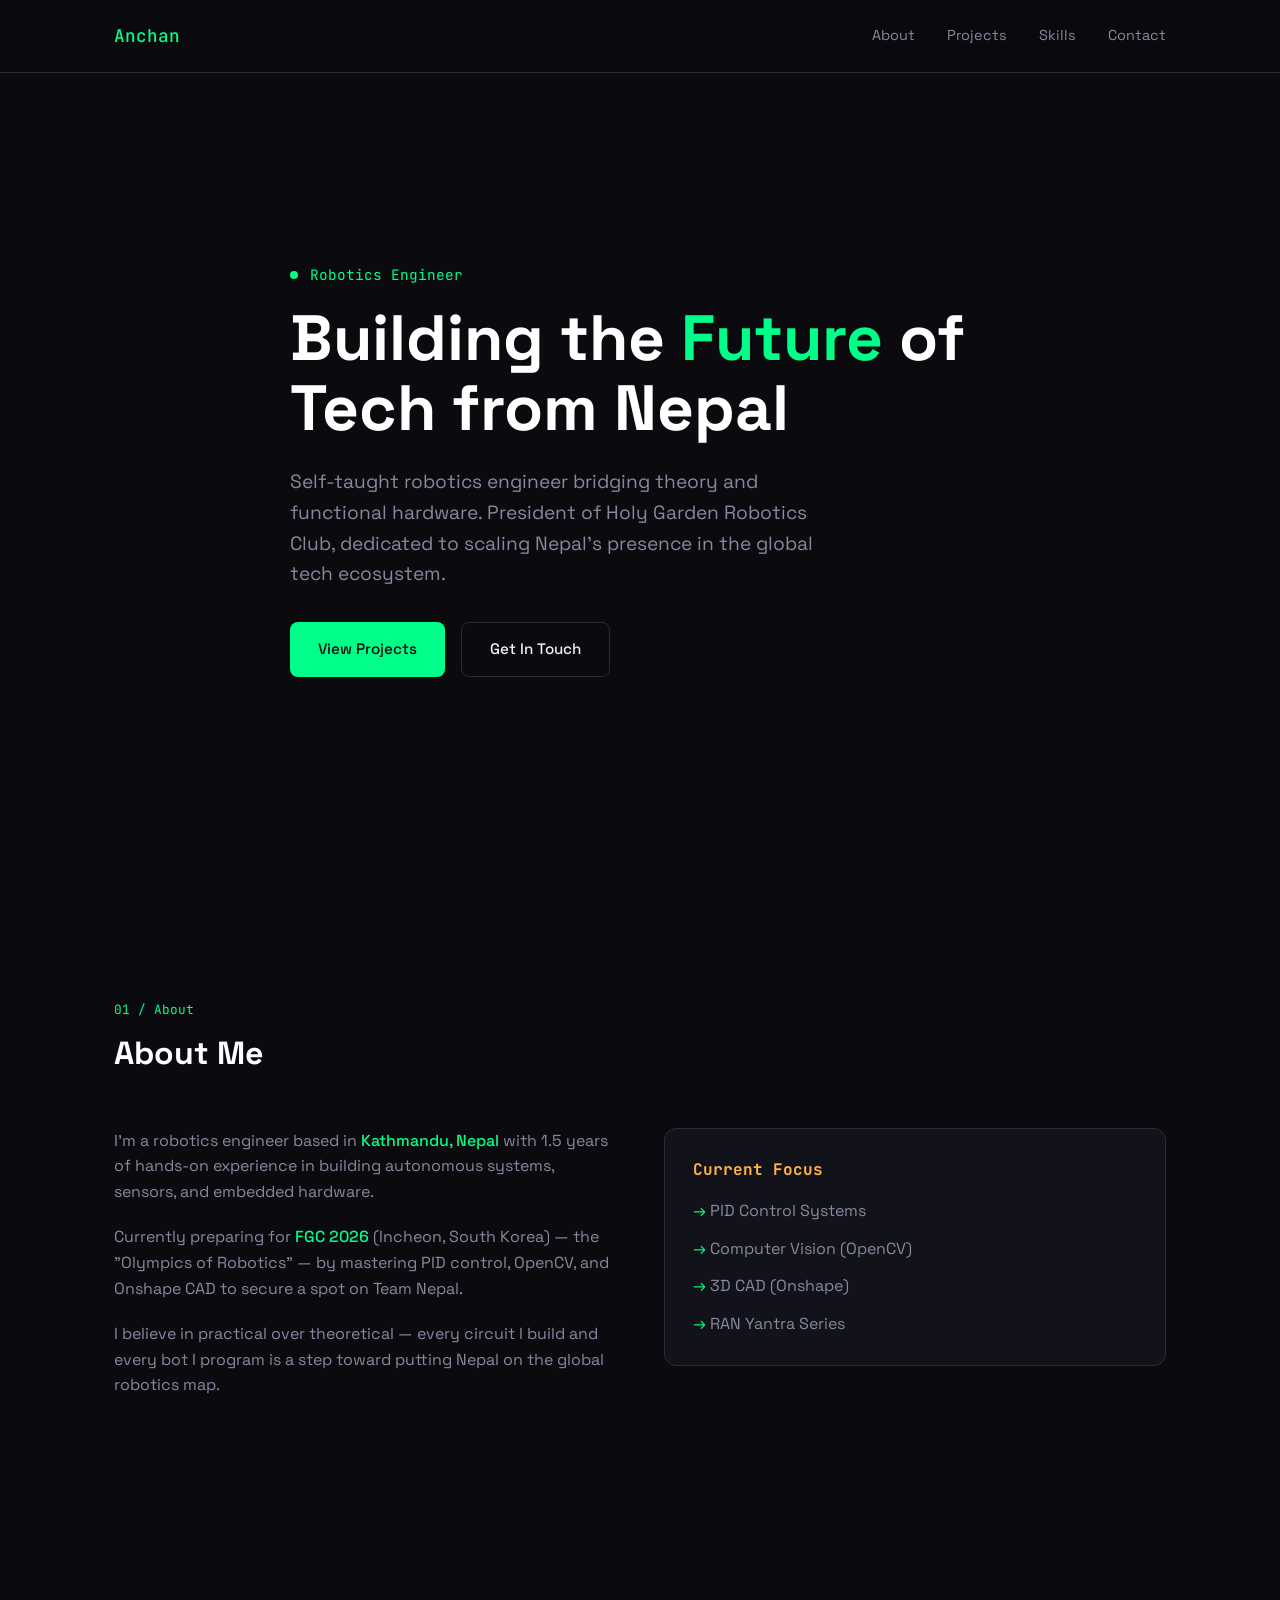
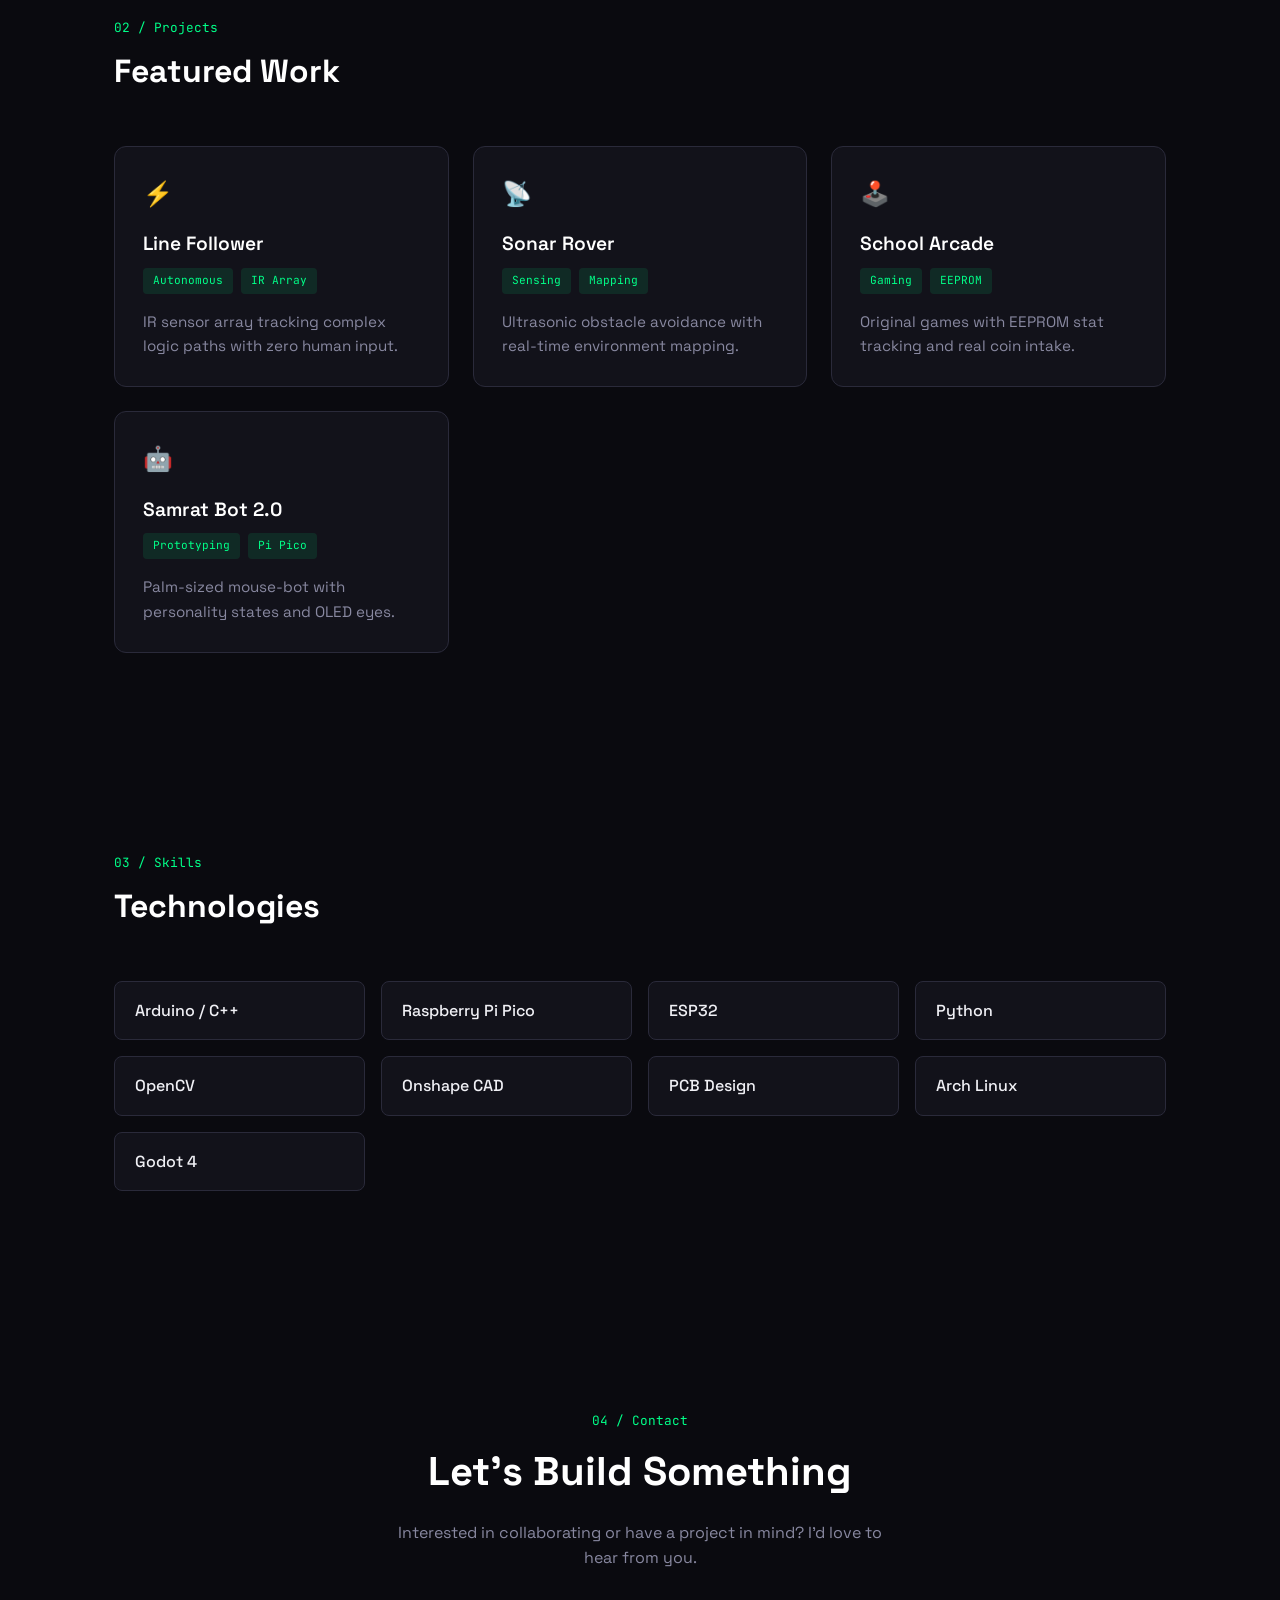
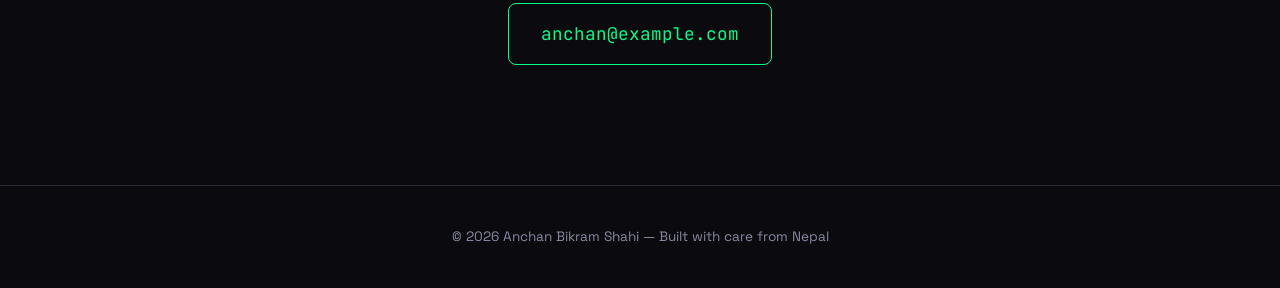
==== index.html @ 8f15ff6a "Add files via upload" ====
<!DOCTYPE html>
<html lang="en">
<head>
    <meta charset="UTF-8">
    <meta name="viewport" content="width=device-width, initial-scale=1.0">
    <title>Anchan Bikram Shahi | Robotics Engineer</title>
    <meta name="description" content="Portfolio of Anchan - Robotics engineer and maker from Nepal building the future of tech.">
    <link rel="preconnect" href="https://fonts.googleapis.com">
    <link rel="preconnect" href="https://fonts.gstatic.com" crossorigin>
    <link href="https://fonts.googleapis.com/css2?family=Space+Grotesk:wght@400;500;700&family=JetBrains+Mono:wght@400;500&display=swap" rel="stylesheet">
    <style>
        :root {
            --bg: #0a0a0f;
            --surface: #12121a;
            --surface-hover: #1a1a24;
            --border: #2a2a3a;
            --green: #00ff88;
            --green-dim: #00cc6d;
            --amber: #ffb347;
            --text: #f0f0f5;
            --text-muted: #8888a0;
            --white: #ffffff;
        }

        * {
            box-sizing: border-box;
            margin: 0;
            padding: 0;
        }

        html { scroll-behavior: smooth; }

        body {
            font-family: 'Space Grotesk', sans-serif;
            font-size: 16px;
            background: var(--bg);
            color: var(--text);
            line-height: 1.6;
        }

        a { color: inherit; text-decoration: none; }
        ul { list-style: none; }

        .container {
            max-width: 1100px;
            margin: 0 auto;
            padding: 0 24px;
        }

        /* Header */
        header {
            position: fixed;
            top: 0;
            left: 0;
            right: 0;
            z-index: 100;
            background: rgba(10, 10, 15, 0.9);
            backdrop-filter: blur(12px);
            border-bottom: 1px solid var(--border);
        }

        .header-inner {
            display: flex;
            justify-content: space-between;
            align-items: center;
            height: 72px;
        }

        .logo {
            font-family: 'JetBrains Mono', monospace;
            font-size: 1.1rem;
            font-weight: 500;
            color: var(--green);
        }

        nav { display: flex; gap: 32px; }

        nav a {
            font-size: 0.9rem;
            color: var(--text-muted);
            transition: color 0.2s;
        }

        nav a:hover { color: var(--green); }

        /* Hero */
        .hero {
            min-height: 100vh;
            display: flex;
            align-items: center;
            padding: 120px 0 80px;
        }

        .hero-content {
            max-width: 700px;
        }

        .hero h1 {
            font-size: clamp(2.5rem, 6vw, 4rem);
            font-weight: 700;
            line-height: 1.1;
            margin-bottom: 24px;
            color: var(--white);
        }

        .hero h1 span {
            color: var(--green);
        }

        .hero-title {
            font-family: 'JetBrains Mono', monospace;
            font-size: 0.9rem;
            color: var(--green);
            margin-bottom: 16px;
            display: flex;
            align-items: center;
            gap: 12px;
        }

        .hero-title::before {
            content: '';
            width: 8px;
            height: 8px;
            background: var(--green);
            border-radius: 50%;
            animation: pulse 2s infinite;
        }

        @keyframes pulse {
            0%, 100% { opacity: 1; }
            50% { opacity: 0.4; }
        }

        .hero p {
            font-size: 1.2rem;
            color: var(--text-muted);
            max-width: 540px;
            margin-bottom: 32px;
        }

        .hero-links {
            display: flex;
            gap: 16px;
            flex-wrap: wrap;
        }

        .btn {
            display: inline-flex;
            align-items: center;
            gap: 8px;
            padding: 14px 28px;
            border-radius: 8px;
            font-weight: 500;
            font-size: 0.95rem;
            transition: all 0.2s;
        }

        .btn-primary {
            background: var(--green);
            color: var(--bg);
        }

        .btn-primary:hover {
            background: var(--green-dim);
            transform: translateY(-2px);
        }

        .btn-secondary {
            border: 1px solid var(--border);
            color: var(--text);
        }

        .btn-secondary:hover {
            border-color: var(--green);
            color: var(--green);
        }

        /* Sections */
        section { padding: 100px 0; }

        .section-header {
            margin-bottom: 48px;
        }

        .section-label {
            font-family: 'JetBrains Mono', monospace;
            font-size: 0.8rem;
            color: var(--green);
            margin-bottom: 8px;
            display: block;
        }

        .section-title {
            font-size: 2rem;
            font-weight: 700;
            color: var(--white);
        }

        /* About */
        .about-grid {
            display: grid;
            grid-template-columns: 1fr 1fr;
            gap: 48px;
            align-items: start;
        }

        .about-text p {
            color: var(--text-muted);
            margin-bottom: 20px;
        }

        .highlight {
            color: var(--green);
            font-weight: 500;
        }

        .about-card {
            background: var(--surface);
            border: 1px solid var(--border);
            border-radius: 12px;
            padding: 28px;
        }

        .about-card h4 {
            font-size: 1rem;
            color: var(--amber);
            margin-bottom: 16px;
            font-family: 'JetBrains Mono', monospace;
        }

        /* Projects Grid */
        .projects-grid {
            display: grid;
            grid-template-columns: repeat(auto-fit, minmax(280px, 1fr));
            gap: 24px;
        }

        .project-card {
            background: var(--surface);
            border: 1px solid var(--border);
            border-radius: 12px;
            padding: 28px;
            transition: all 0.3s;
        }

        .project-card:hover {
            border-color: var(--green);
            transform: translateY(-4px);
            background: var(--surface-hover);
        }

        .project-icon {
            font-size: 1.5rem;
            margin-bottom: 16px;
        }

        .project-card h3 {
            font-size: 1.2rem;
            font-weight: 600;
            margin-bottom: 8px;
            color: var(--white);
        }

        .project-tags {
            display: flex;
            gap: 8px;
            margin-bottom: 16px;
            flex-wrap: wrap;
        }

        .project-tag {
            font-family: 'JetBrains Mono', monospace;
            font-size: 0.7rem;
            padding: 4px 10px;
            border-radius: 4px;
            background: rgba(0, 255, 136, 0.1);
            color: var(--green);
        }

        .project-card p {
            font-size: 0.95rem;
            color: var(--text-muted);
        }

        /* Skills */
        .skills-grid {
            display: grid;
            grid-template-columns: repeat(auto-fit, minmax(200px, 1fr));
            gap: 16px;
        }

        .skill-item {
            background: var(--surface);
            border: 1px solid var(--border);
            border-radius: 8px;
            padding: 16px 20px;
            font-weight: 500;
            display: flex;
            align-items: center;
            gap: 12px;
            transition: all 0.2s;
        }

        .skill-item:hover {
            border-color: var(--green);
            color: var(--green);
        }

        /* Contact */
        .contact {
            text-align: center;
            padding: 120px 0;
        }

        .contact h2 {
            font-size: clamp(1.8rem, 4vw, 2.5rem);
            font-weight: 700;
            margin-bottom: 16px;
            color: var(--white);
        }

        .contact p {
            color: var(--text-muted);
            margin-bottom: 32px;
            max-width: 500px;
            margin-left: auto;
            margin-right: auto;
        }

        .contact-email {
            font-family: 'JetBrains Mono', monospace;
            font-size: 1.1rem;
            color: var(--green);
            display: inline-block;
            padding: 16px 32px;
            border: 1px solid var(--green);
            border-radius: 8px;
            transition: all 0.2s;
        }

        .contact-email:hover {
            background: var(--green);
            color: var(--bg);
        }

        /* Footer */
        footer {
            padding: 40px 0;
            border-top: 1px solid var(--border);
            text-align: center;
        }

        footer p {
            font-size: 0.85rem;
            color: var(--text-muted);
        }

        /* Mobile */
        @media (max-width: 768px) {
            .header-inner { height: 64px; }
            nav { display: none; }
            .hero { padding: 100px 0 60px; }
            .about-grid { grid-template-columns: 1fr; gap: 32px; }
            .hero-links { flex-direction: column; }
            .btn { width: 100%; justify-content: center; }
        }

        @media (prefers-reduced-motion: reduce) {
            *, *::before, *::after {
                animation: none !important;
                transition: none !important;
            }
        }
    </style>
</head>
<body>
    <header>
        <div class="container header-inner">
            <a href="#" class="logo">Anchan</a>
            <nav>
                <a href="#about">About</a>
                <a href="#projects">Projects</a>
                <a href="#skills">Skills</a>
                <a href="#contact">Contact</a>
            </nav>
        </div>
    </header>

    <main>
        <section class="hero">
            <div class="container">
                <div class="hero-content">
                    <div class="hero-title">Robotics Engineer</div>
                    <h1>Building the <span>Future</span> of Tech from Nepal</h1>
                    <p>
                        Self-taught robotics engineer bridging theory and functional hardware. 
                        President of Holy Garden Robotics Club, dedicated to scaling Nepal's 
                        presence in the global tech ecosystem.
                    </p>
                    <div class="hero-links">
                        <a href="#projects" class="btn btn-primary">View Projects</a>
                        <a href="#contact" class="btn btn-secondary">Get In Touch</a>
                    </div>
                </div>
            </div>
        </section>

        <section id="about">
            <div class="container">
                <div class="section-header">
                    <span class="section-label">01 / About</span>
                    <h2 class="section-title">About Me</h2>
                </div>
                <div class="about-grid">
                    <div class="about-text">
                        <p>
                            I'm a robotics engineer based in <span class="highlight">Kathmandu, Nepal</span> with 
                            1.5 years of hands-on experience in building autonomous systems, sensors, and 
                            embedded hardware.
                        </p>
                        <p>
                            Currently preparing for <span class="highlight">FGC 2026</span> (Incheon, South Korea) 
                            — the "Olympics of Robotics" — by mastering PID control, OpenCV, and Onshape CAD 
                            to secure a spot on Team Nepal.
                        </p>
                        <p>
                            I believe in practical over theoretical — every circuit I build and every bot I 
                            program is a step toward putting Nepal on the global robotics map.
                        </p>
                    </div>
                    <div class="about-card">
                        <h4>Current Focus</h4>
                        <ul>
                            <li style="margin-bottom: 12px; color: var(--text-muted);">
                                <span style="color: var(--green);">→</span> PID Control Systems
                            </li>
                            <li style="margin-bottom: 12px; color: var(--text-muted);">
                                <span style="color: var(--green);">→</span> Computer Vision (OpenCV)
                            </li>
                            <li style="margin-bottom: 12px; color: var(--text-muted);">
                                <span style="color: var(--green);">→</span> 3D CAD (Onshape)
                            </li>
                            <li style="color: var(--text-muted);">
                                <span style="color: var(--green);">→</span> RAN Yantra Series
                            </li>
                        </ul>
                    </div>
                </div>
            </div>
        </section>

        <section id="projects">
            <div class="container">
                <div class="section-header">
                    <span class="section-label">02 / Projects</span>
                    <h2 class="section-title">Featured Work</h2>
                </div>
                <div class="projects-grid">
                    <article class="project-card">
                        <div class="project-icon">⚡</div>
                        <h3>Line Follower</h3>
                        <div class="project-tags">
                            <span class="project-tag">Autonomous</span>
                            <span class="project-tag">IR Array</span>
                        </div>
                        <p>IR sensor array tracking complex logic paths with zero human input.</p>
                    </article>

                    <article class="project-card">
                        <div class="project-icon">📡</div>
                        <h3>Sonar Rover</h3>
                        <div class="project-tags">
                            <span class="project-tag">Sensing</span>
                            <span class="project-tag">Mapping</span>
                        </div>
                        <p>Ultrasonic obstacle avoidance with real-time environment mapping.</p>
                    </article>

                    <article class="project-card">
                        <div class="project-icon">🕹️</div>
                        <h3>School Arcade</h3>
                        <div class="project-tags">
                            <span class="project-tag">Gaming</span>
                            <span class="project-tag">EEPROM</span>
                        </div>
                        <p>Original games with EEPROM stat tracking and real coin intake.</p>
                    </article>

                    <article class="project-card">
                        <div class="project-icon">🤖</div>
                        <h3>Samrat Bot 2.0</h3>
                        <div class="project-tags">
                            <span class="project-tag">Prototyping</span>
                            <span class="project-tag">Pi Pico</span>
                        </div>
                        <p>Palm-sized mouse-bot with personality states and OLED eyes.</p>
                    </article>
                </div>
            </div>
        </section>

        <section id="skills">
            <div class="container">
                <div class="section-header">
                    <span class="section-label">03 / Skills</span>
                    <h2 class="section-title">Technologies</h2>
                </div>
                <div class="skills-grid">
                    <div class="skill-item">Arduino / C++</div>
                    <div class="skill-item">Raspberry Pi Pico</div>
                    <div class="skill-item">ESP32</div>
                    <div class="skill-item">Python</div>
                    <div class="skill-item">OpenCV</div>
                    <div class="skill-item">Onshape CAD</div>
                    <div class="skill-item">PCB Design</div>
                    <div class="skill-item">Arch Linux</div>
                    <div class="skill-item">Godot 4</div>
                </div>
            </div>
        </section>

        <section id="contact" class="contact">
            <div class="container">
                <span class="section-label">04 / Contact</span>
                <h2>Let's Build Something</h2>
                <p>Interested in collaborating or have a project in mind? I'd love to hear from you.</p>
                <a href="mailto:anchan@example.com" class="contact-email">
                    anchan@example.com
                </a>
            </div>
        </section>
    </main>

    <footer>
        <div class="container">
            <p>© 2026 Anchan Bikram Shahi — Built with care from Nepal</p>
        </div>
    </footer>
</body>
</html>
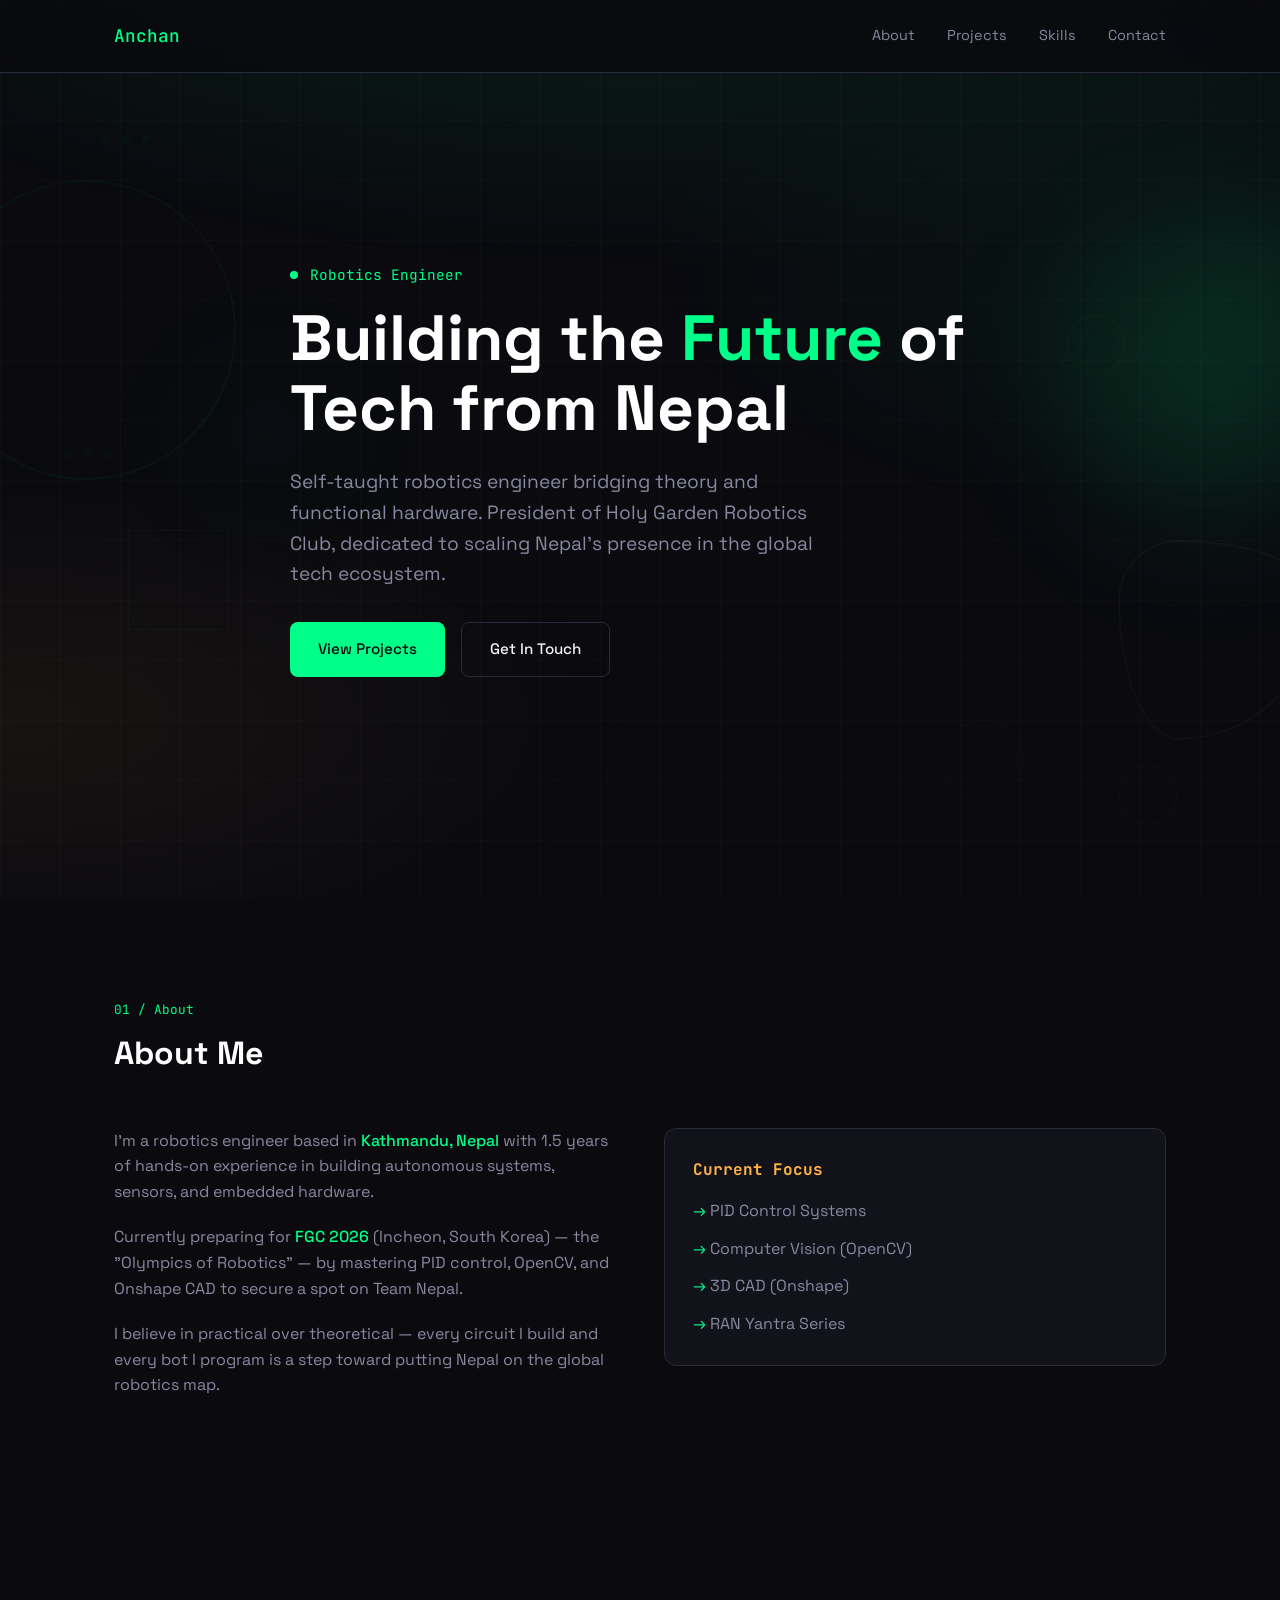
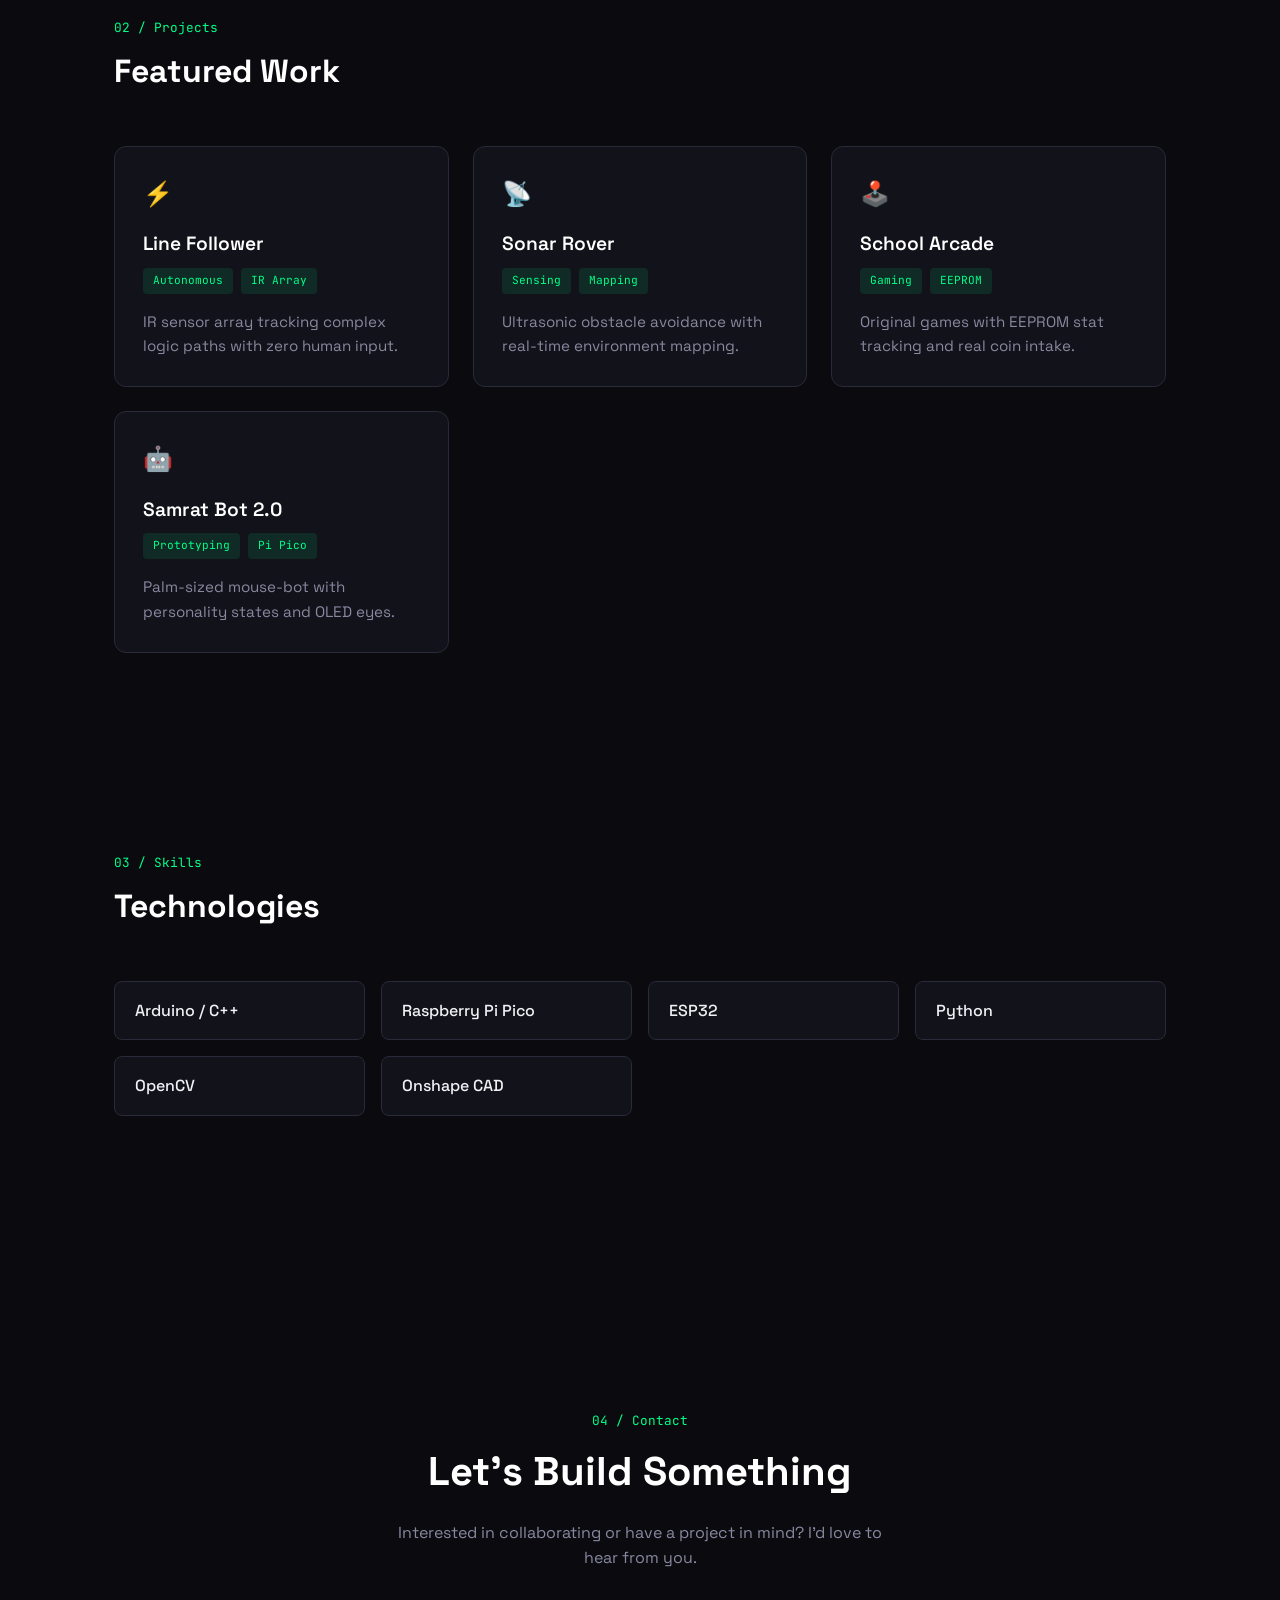
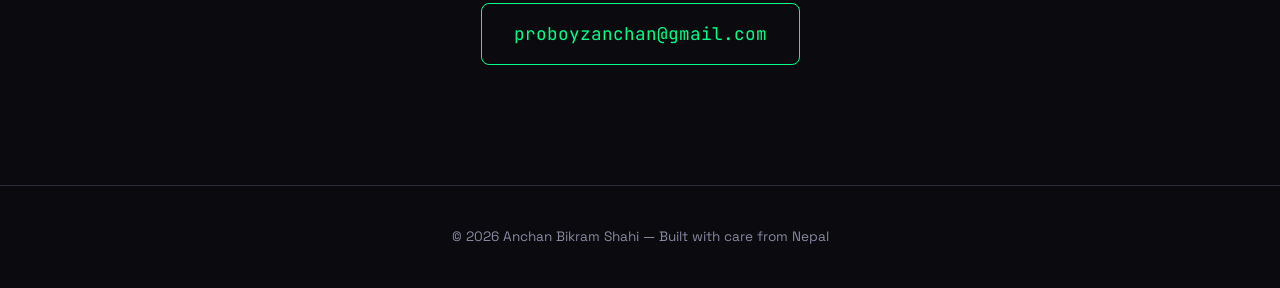
==== commit f7d30332: "Add files via upload" ====
--- a/index.html
+++ b/index.html
@@ -36,6 +36,126 @@
             background: var(--bg);
             color: var(--text);
             line-height: 1.6;
+            overflow-x: hidden;
+        }
+
+        body::before {
+            content: '';
+            position: fixed;
+            top: 0;
+            left: 0;
+            right: 0;
+            bottom: 0;
+            background: 
+                radial-gradient(ellipse 80% 50% at 50% -20%, rgba(0, 255, 136, 0.12), transparent),
+                radial-gradient(ellipse 50% 30% at 100% 30%, rgba(0, 255, 136, 0.06), transparent),
+                radial-gradient(ellipse 50% 30% at 0% 80%, rgba(255, 179, 71, 0.06), transparent);
+            pointer-events: none;
+            z-index: -1;
+        }
+
+        .grid-bg {
+            position: fixed;
+            top: 0;
+            left: 0;
+            right: 0;
+            bottom: 0;
+            background-image: 
+                linear-gradient(rgba(255,255,255,0.02) 1px, transparent 1px),
+                linear-gradient(90deg, rgba(255,255,255,0.02) 1px, transparent 1px);
+            background-size: 60px 60px;
+            pointer-events: none;
+            z-index: -1;
+        }
+
+        .parallax-layer {
+            position: fixed;
+            top: 0;
+            left: 0;
+            right: 0;
+            bottom: 0;
+            pointer-events: none;
+            z-index: -1;
+            overflow: hidden;
+        }
+
+        .parallax-shape {
+            position: absolute;
+            opacity: 0.04;
+            transition: transform 0.1s linear;
+        }
+
+        .shape-1 {
+            width: 300px;
+            height: 300px;
+            border: 2px solid var(--green);
+            border-radius: 50%;
+            top: 20%;
+            left: -5%;
+        }
+
+        .shape-2 {
+            width: 200px;
+            height: 200px;
+            border: 2px solid var(--amber);
+            border-radius: 30% 70% 70% 30% / 30% 30% 70% 70%;
+            top: 60%;
+            right: -3%;
+        }
+
+        .shape-3 {
+            width: 150px;
+            height: 150px;
+            background: var(--green);
+            border-radius: 50%;
+            top: 40%;
+            left: 15%;
+            filter: blur(80px);
+        }
+
+        .shape-4 {
+            width: 100px;
+            height: 100px;
+            border: 1px solid var(--green);
+            transform: rotate(45deg);
+            bottom: 30%;
+            left: 10%;
+        }
+
+        .shape-5 {
+            width: 80px;
+            height: 80px;
+            border: 1px solid var(--text-muted);
+            border-radius: 50%;
+            top: 80%;
+            right: 20%;
+        }
+
+        .youth-motif {
+            position: absolute;
+            opacity: 0.025;
+        }
+
+        .motif-dots {
+            width: 8px;
+            height: 8px;
+            background: var(--green);
+            border-radius: 50%;
+            box-shadow: 20px 0 0 var(--green), 40px 0 0 var(--green);
+        }
+
+        .motif-ring {
+            width: 60px;
+            height: 60px;
+            border: 2px solid var(--amber);
+            border-radius: 50%;
+        }
+
+        .motif-line {
+            width: 50px;
+            height: 2px;
+            background: var(--green);
+            transform: rotate(-30deg);
         }
 
         a { color: inherit; text-decoration: none; }
@@ -71,6 +191,11 @@
             font-size: 1.1rem;
             font-weight: 500;
             color: var(--green);
+            transition: text-shadow 0.3s;
+        }
+
+        .logo:hover {
+            text-shadow: 0 0 20px rgba(0, 255, 136, 0.6);
         }
 
         nav { display: flex; gap: 32px; }
@@ -89,6 +214,25 @@
             display: flex;
             align-items: center;
             padding: 120px 0 80px;
+            position: relative;
+        }
+
+        .hero::after {
+            content: '';
+            position: absolute;
+            top: 20%;
+            right: -10%;
+            width: 400px;
+            height: 400px;
+            background: radial-gradient(circle, rgba(0, 255, 136, 0.15), transparent 70%);
+            border-radius: 50%;
+            filter: blur(60px);
+            animation: float 8s ease-in-out infinite;
+        }
+
+        @keyframes float {
+            0%, 100% { transform: translateY(0) translateX(0); }
+            50% { transform: translateY(-20px) translateX(-20px); }
         }
 
         .hero-content {
@@ -163,6 +307,7 @@
         .btn-primary:hover {
             background: var(--green-dim);
             transform: translateY(-2px);
+            box-shadow: 0 10px 30px rgba(0, 255, 136, 0.3);
         }
 
         .btn-secondary {
@@ -241,12 +386,31 @@
             border-radius: 12px;
             padding: 28px;
             transition: all 0.3s;
+            position: relative;
+            overflow: hidden;
+        }
+
+        .project-card::before {
+            content: '';
+            position: absolute;
+            top: 0;
+            left: 0;
+            right: 0;
+            height: 2px;
+            background: linear-gradient(90deg, transparent, var(--green), transparent);
+            opacity: 0;
+            transition: opacity 0.3s;
         }
 
         .project-card:hover {
             border-color: var(--green);
             transform: translateY(-4px);
             background: var(--surface-hover);
+            box-shadow: 0 20px 40px rgba(0, 255, 136, 0.1);
+        }
+
+        .project-card:hover::before {
+            opacity: 1;
         }
 
         .project-icon {
@@ -304,6 +468,7 @@
         .skill-item:hover {
             border-color: var(--green);
             color: var(--green);
+            box-shadow: 0 0 20px rgba(0, 255, 136, 0.15);
         }
 
         /* Contact */
@@ -341,6 +506,7 @@
         .contact-email:hover {
             background: var(--green);
             color: var(--bg);
+            box-shadow: 0 0 30px rgba(0, 255, 136, 0.4);
         }
 
         /* Footer */
@@ -363,6 +529,7 @@
             .about-grid { grid-template-columns: 1fr; gap: 32px; }
             .hero-links { flex-direction: column; }
             .btn { width: 100%; justify-content: center; }
+            .parallax-layer { display: none; }
         }
 
         @media (prefers-reduced-motion: reduce) {
@@ -370,10 +537,70 @@
                 animation: none !important;
                 transition: none !important;
             }
+            .parallax-shape {
+                transform: none !important;
+            }
+            .card-animate {
+                opacity: 1 !important;
+                transform: none !important;
+            }
+        }
+
+        .fade-in {
+            opacity: 0;
+            transform: translateY(30px);
+            transition: opacity 0.6s ease-out, transform 0.6s ease-out;
+        }
+
+        .fade-in.visible {
+            opacity: 1;
+            transform: translateY(0);
+        }
+
+        .card-animate {
+            opacity: 0;
+            transform: translateY(40px) scale(0.96);
+            transition: opacity 0.5s ease-out, transform 0.5s ease-out;
+        }
+
+        .card-animate.visible {
+            opacity: 1;
+            transform: translateY(0) scale(1);
+        }
+
+        .project-card,
+        .skill-item {
+            transition: opacity 0.5s ease-out, transform 0.5s ease-out, box-shadow 0.3s, border-color 0.3s, background 0.3s;
         }
     </style>
 </head>
 <body>
+    <div class="grid-bg"></div>
+    
+    <div class="parallax-layer" id="parallax">
+        <div class="parallax-shape shape-1" data-speed="0.02"></div>
+        <div class="parallax-shape shape-2" data-speed="-0.015"></div>
+        <div class="parallax-shape shape-3" data-speed="0.03"></div>
+        <div class="parallax-shape shape-4" data-speed="-0.02"></div>
+        <div class="parallax-shape shape-5" data-speed="0.025"></div>
+        
+        <div class="parallax-shape youth-motif" style="top:15%;left:8%;" data-speed="0.008">
+            <div class="motif-dots"></div>
+        </div>
+        <div class="parallax-shape youth-motif" style="top:35%;right:12%;" data-speed="-0.012">
+            <div class="motif-ring"></div>
+        </div>
+        <div class="parallax-shape youth-motif" style="top:70%;left:20%;" data-speed="0.018">
+            <div class="motif-line"></div>
+        </div>
+        <div class="parallax-shape youth-motif" style="top:50%;left:5%;" data-speed="-0.006">
+            <div class="motif-dots"></div>
+        </div>
+        <div class="parallax-shape youth-motif" style="top:85%;right:8%;" data-speed="0.01">
+            <div class="motif-ring"></div>
+        </div>
+    </div>
+
     <header>
         <div class="container header-inner">
             <a href="#" class="logo">Anchan</a>
@@ -524,8 +751,8 @@
                 <span class="section-label">04 / Contact</span>
                 <h2>Let's Build Something</h2>
                 <p>Interested in collaborating or have a project in mind? I'd love to hear from you.</p>
-                <a href="mailto:anchan@example.com" class="contact-email">
-                    anchan@example.com
+                <a href="mailto:proboyzanchan@gmail.com" class="contact-email">
+                    proboyzanchan@gmail.com
                 </a>
             </div>
         </section>
@@ -536,5 +763,91 @@
             <p>© 2026 Anchan Bikram Shahi — Built with care from Nepal</p>
         </div>
     </footer>
+
+    <script>
+        const observer = new IntersectionObserver((entries) => {
+            entries.forEach(entry => {
+                if (entry.isIntersecting) {
+                    entry.target.classList.add('visible');
+                }
+            });
+        }, { threshold: 0.1 });
+
+        document.querySelectorAll('.section-header, .about-grid, .projects-grid, .skills-grid, .contact').forEach(el => {
+            el.classList.add('fade-in');
+            observer.observe(el);
+        });
+
+        const cardObserver = new IntersectionObserver((entries) => {
+            entries.forEach((entry) => {
+                if (entry.isIntersecting) {
+                    const cards = document.querySelectorAll('.card-animate');
+                    const index = Array.from(cards).indexOf(entry.target);
+                    setTimeout(() => {
+                        entry.target.classList.add('visible');
+                    }, index * 80);
+                    cardObserver.unobserve(entry.target);
+                }
+            });
+        }, { threshold: 0.1, rootMargin: '0px 0px -30px 0px' });
+
+        document.querySelectorAll('.project-card, .skill-item').forEach(el => {
+            el.classList.add('card-animate');
+            cardObserver.observe(el);
+        });
+
+        const prefersReducedMotion = window.matchMedia('(prefers-reduced-motion: reduce)').matches;
+        
+        if (!prefersReducedMotion) {
+            const parallaxLayer = document.getElementById('parallax');
+            const shapes = document.querySelectorAll('.parallax-shape');
+            
+            let ticking = false;
+            
+            window.addEventListener('scroll', () => {
+                if (!ticking) {
+                    requestAnimationFrame(() => {
+                        const scrollY = window.scrollY;
+                        
+                        shapes.forEach(shape => {
+                            const speed = parseFloat(shape.dataset.speed) || 0.01;
+                            const yPos = scrollY * speed;
+                            shape.style.transform = `translateY(${yPos}px)`;
+                        });
+                        
+                        ticking = false;
+                    });
+                    ticking = true;
+                }
+            });
+        }
+        
+        if (!prefersReducedMotion && window.matchMedia('(pointer: fine)').matches) {
+            const cursor = document.createElement('div');
+            cursor.style.cssText = 'position:fixed;width:20px;height:20px;border:2px solid var(--green);border-radius:50%;pointer-events:none;z-index:9999;transition:transform 0.15s,opacity 0.15s;opacity:0;';
+            document.body.appendChild(cursor);
+
+            let mouseX = 0, mouseY = 0;
+            let cursorX = 0, cursorY = 0;
+
+            document.addEventListener('mousemove', (e) => {
+                mouseX = e.clientX;
+                mouseY = e.clientY;
+                cursor.style.opacity = '1';
+            });
+
+            document.addEventListener('mouseleave', () => {
+                cursor.style.opacity = '0';
+            });
+
+            function animate() {
+                cursorX += (mouseX - cursorX) * 0.15;
+                cursorY += (mouseY - cursorY) * 0.15;
+                cursor.style.transform = `translate(${cursorX - 10}px, ${cursorY - 10}px)`;
+                requestAnimationFrame(animate);
+            }
+            animate();
+        }
+    </script>
 </body>
 </html>
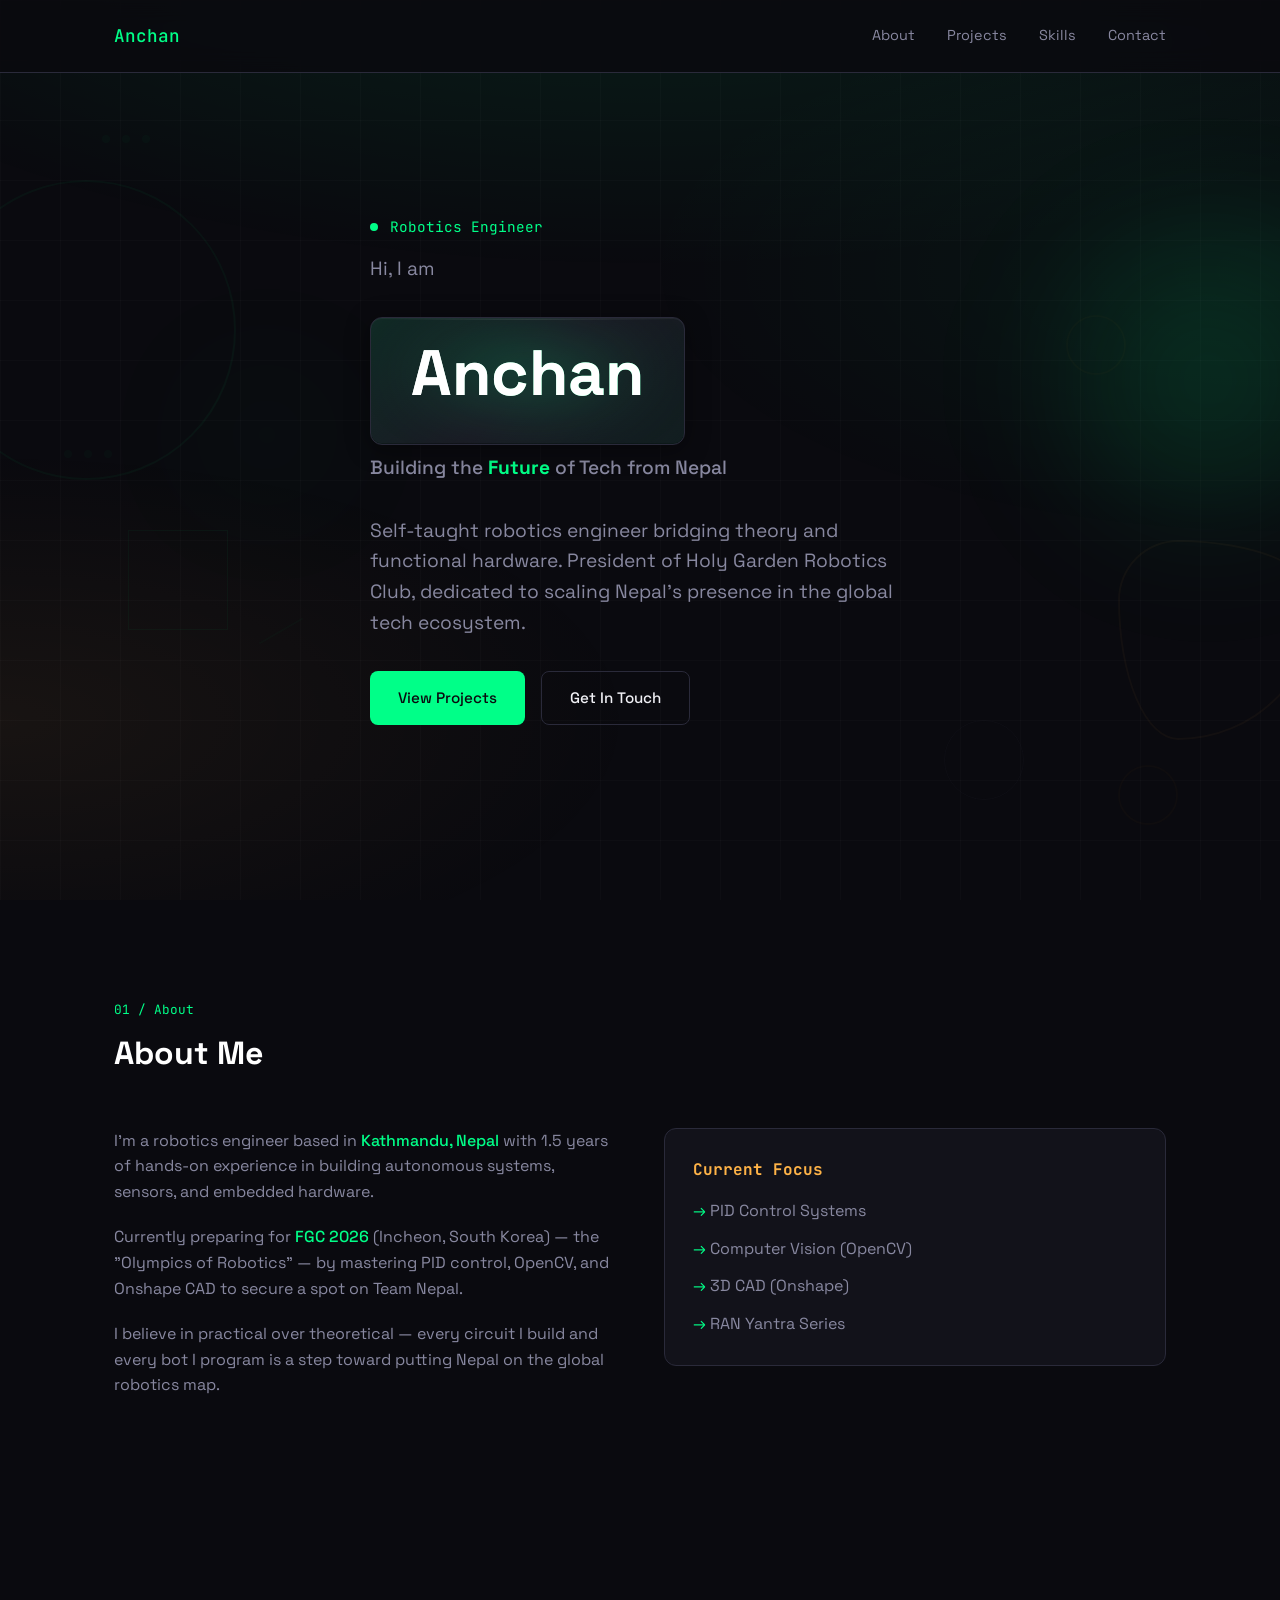
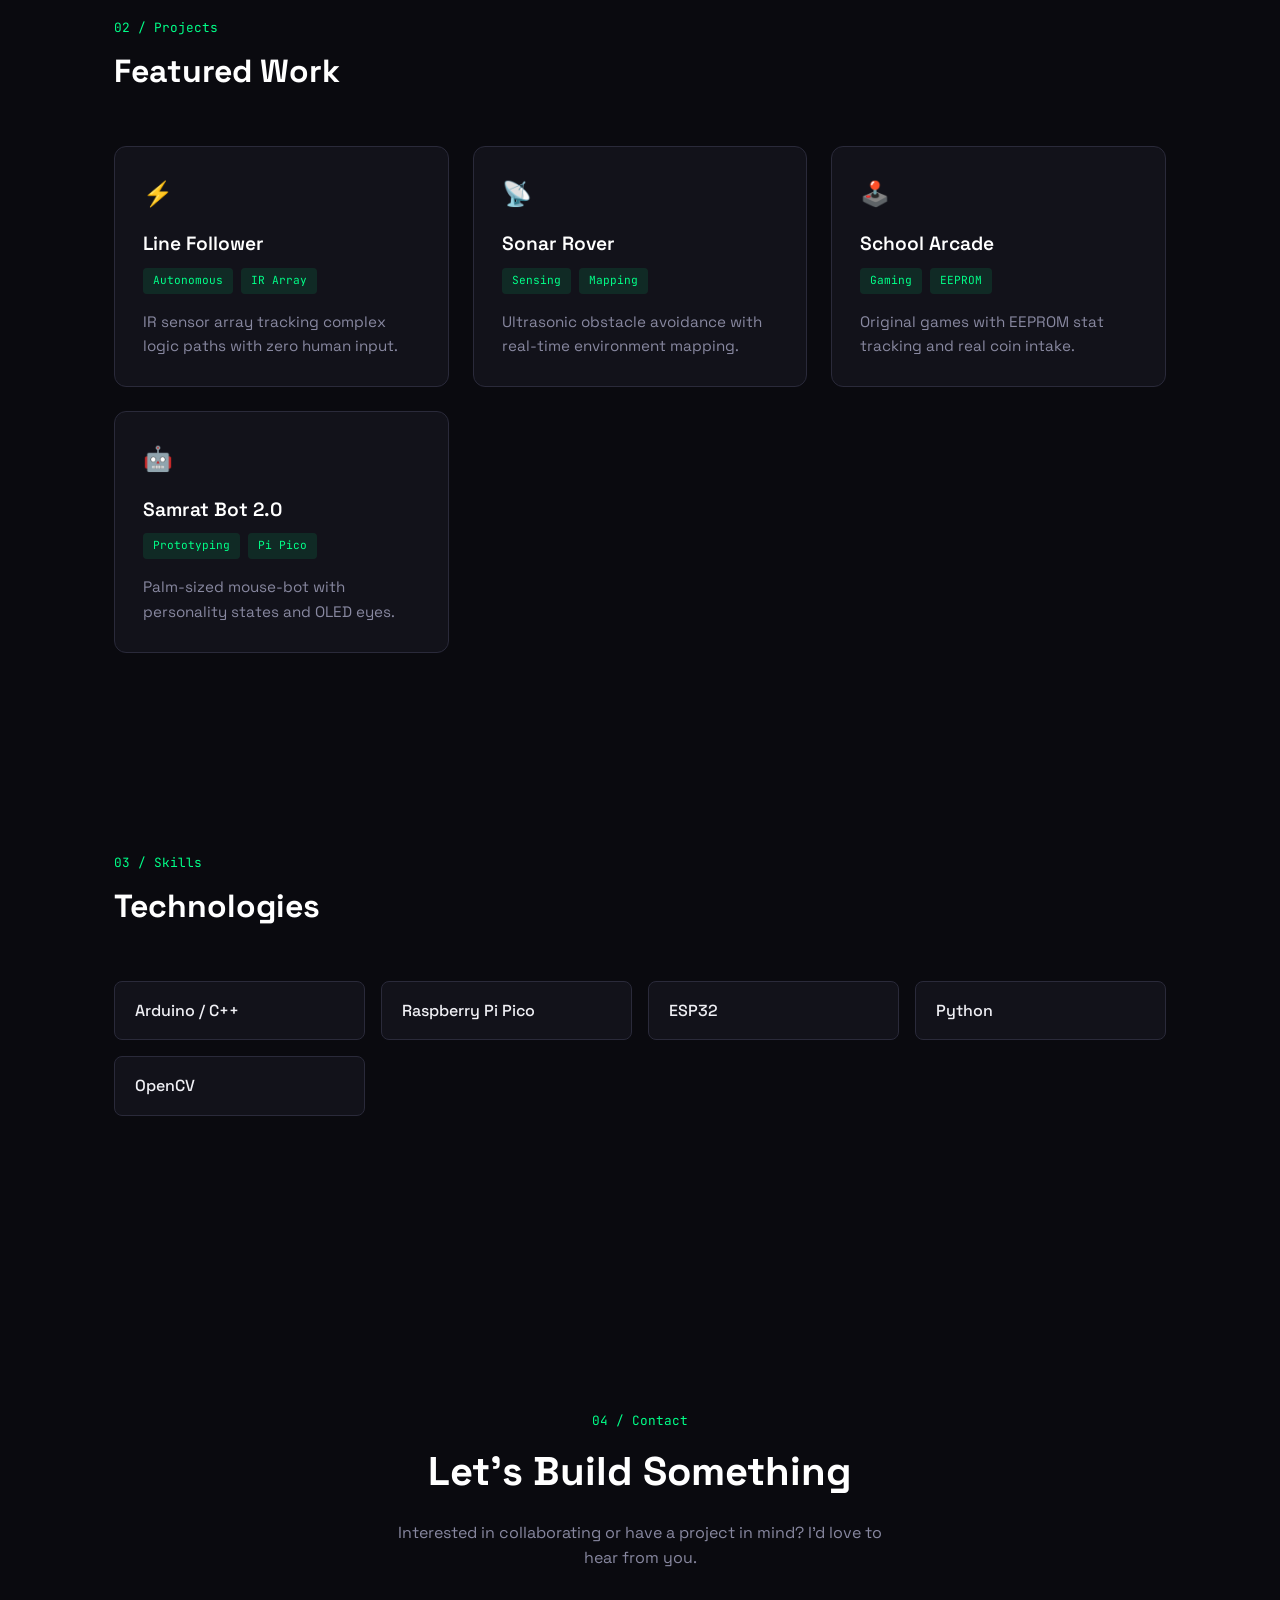
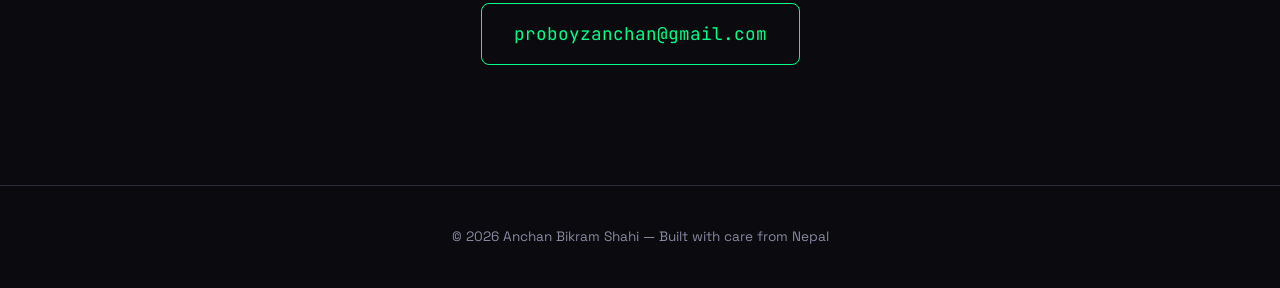
==== commit 05da3598: "Add files via upload" ====
--- a/index.html
+++ b/index.html
@@ -268,6 +268,106 @@
             background: var(--green);
             border-radius: 50%;
             animation: pulse 2s infinite;
+        }
+
+        .hero-greeting {
+            font-size: clamp(1.2rem, 3vw, 1.6rem);
+            color: var(--text-muted);
+            margin-bottom: 8px;
+            font-weight: 400;
+        }
+
+        .hero-name {
+            font-size: clamp(2.5rem, 6vw, 4rem);
+            font-weight: 700;
+            line-height: 1.1;
+            margin-bottom: 16px;
+            color: var(--white);
+            background: linear-gradient(90deg, var(--white) 0%, var(--green) 50%, var(--white) 100%);
+            background-size: 200% auto;
+            -webkit-background-clip: text;
+            background-clip: text;
+            animation: shimmer 3s linear infinite;
+            position: relative;
+            z-index: 1;
+        }
+
+        .hero-name::before {
+            content: '';
+            position: absolute;
+            top: 50%;
+            left: 50%;
+            transform: translate(-50%, -50%);
+            width: 120%;
+            height: 120%;
+            background: radial-gradient(ellipse, rgba(0, 255, 136, 0.3), transparent 70%);
+            filter: blur(30px);
+            z-index: -1;
+            animation: glow-pulse 2s ease-in-out infinite;
+        }
+
+        @keyframes shimmer {
+            0% { background-position: 0% center; }
+            100% { background-position: 200% center; }
+        }
+
+        @keyframes glow-pulse {
+            0%, 100% { opacity: 0.5; }
+            50% { opacity: 0.8; }
+        }
+
+        .hero-subtitle {
+            font-size: clamp(1.3rem, 3vw, 1.8rem);
+            font-weight: 500;
+            color: var(--text-muted);
+            margin-bottom: 24px;
+        }
+
+        .hero-subtitle span {
+            color: var(--green);
+            font-weight: 700;
+        }
+
+        .anchan {
+            display: inline-block;
+            padding: 20px 40px;
+            background: linear-gradient(135deg, #12121a 0%, #1a1a24 50%, #12121a 100%);
+            border-radius: 12px;
+            position: relative;
+            overflow: hidden;
+            border: 1px solid #2a2a3a;
+            box-shadow: 
+                inset 0 1px 0 rgba(255, 255, 255, 0.05),
+                inset 0 -1px 0 rgba(0, 0, 0, 0.3),
+                0 4px 24px rgba(0, 0, 0, 0.4);
+        }
+
+        .anchan::before {
+            content: '';
+            position: absolute;
+            top: 0;
+            left: 0;
+            right: 0;
+            bottom: 0;
+            background: linear-gradient(135deg, rgba(0, 255, 136, 0.1) 0%, transparent 50%, rgba(0, 255, 136, 0.05) 100%);
+            pointer-events: none;
+        }
+
+        .anchan::after {
+            content: '';
+            position: absolute;
+            top: 1px;
+            left: 1px;
+            right: 1px;
+            height: 1px;
+            background: linear-gradient(90deg, transparent, rgba(255, 255, 255, 0.1), transparent);
+        }
+
+        @media (max-width: 768px) {
+            .anchan {
+                padding: 16px 24px;
+                border-radius: 8px;
+            }
         }
 
         @keyframes pulse {
@@ -618,7 +718,11 @@
             <div class="container">
                 <div class="hero-content">
                     <div class="hero-title">Robotics Engineer</div>
-                    <h1>Building the <span>Future</span> of Tech from Nepal</h1>
+                    <p class="hero-greeting">Hi, I am</p>
+                    <div class="anchan">
+                        <h1 class="hero-name" style="font-size: clamp(2.5rem, 6vw, 4rem); font-weight: 700; line-height: 1.1; margin-bottom: 16px; color: var(--white); background: linear-gradient(90deg, var(--white) 0%, var(--green) 50%, var(--white) 100%); background-size: 200% auto; -webkit-background-clip: text; background-clip: text; animation: shimmer 3s linear infinite; position: relative; z-index: 1;">Anchan</h1>
+                    </div>
+                    <p class="hero-subtitle">Building the <span>Future</span> of Tech from Nepal</p>
                     <p>
                         Self-taught robotics engineer bridging theory and functional hardware. 
                         President of Holy Garden Robotics Club, dedicated to scaling Nepal's 
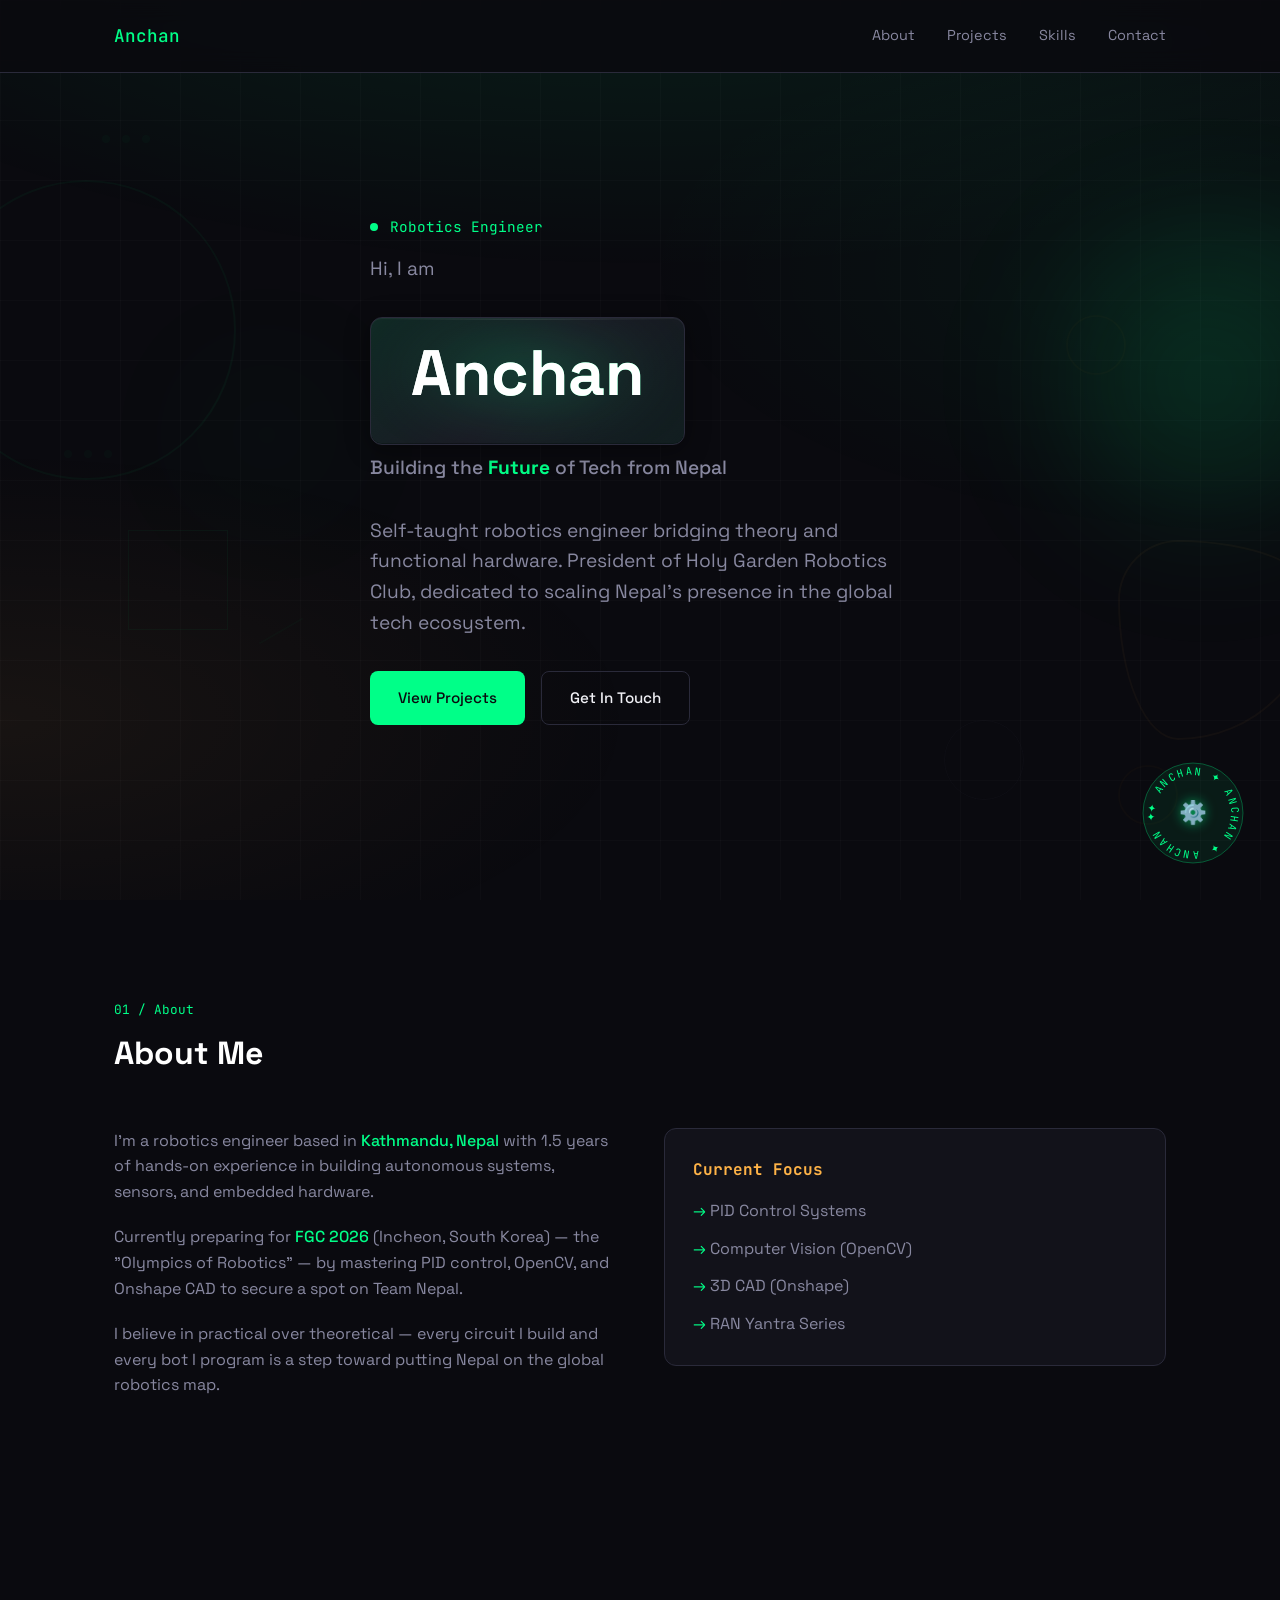
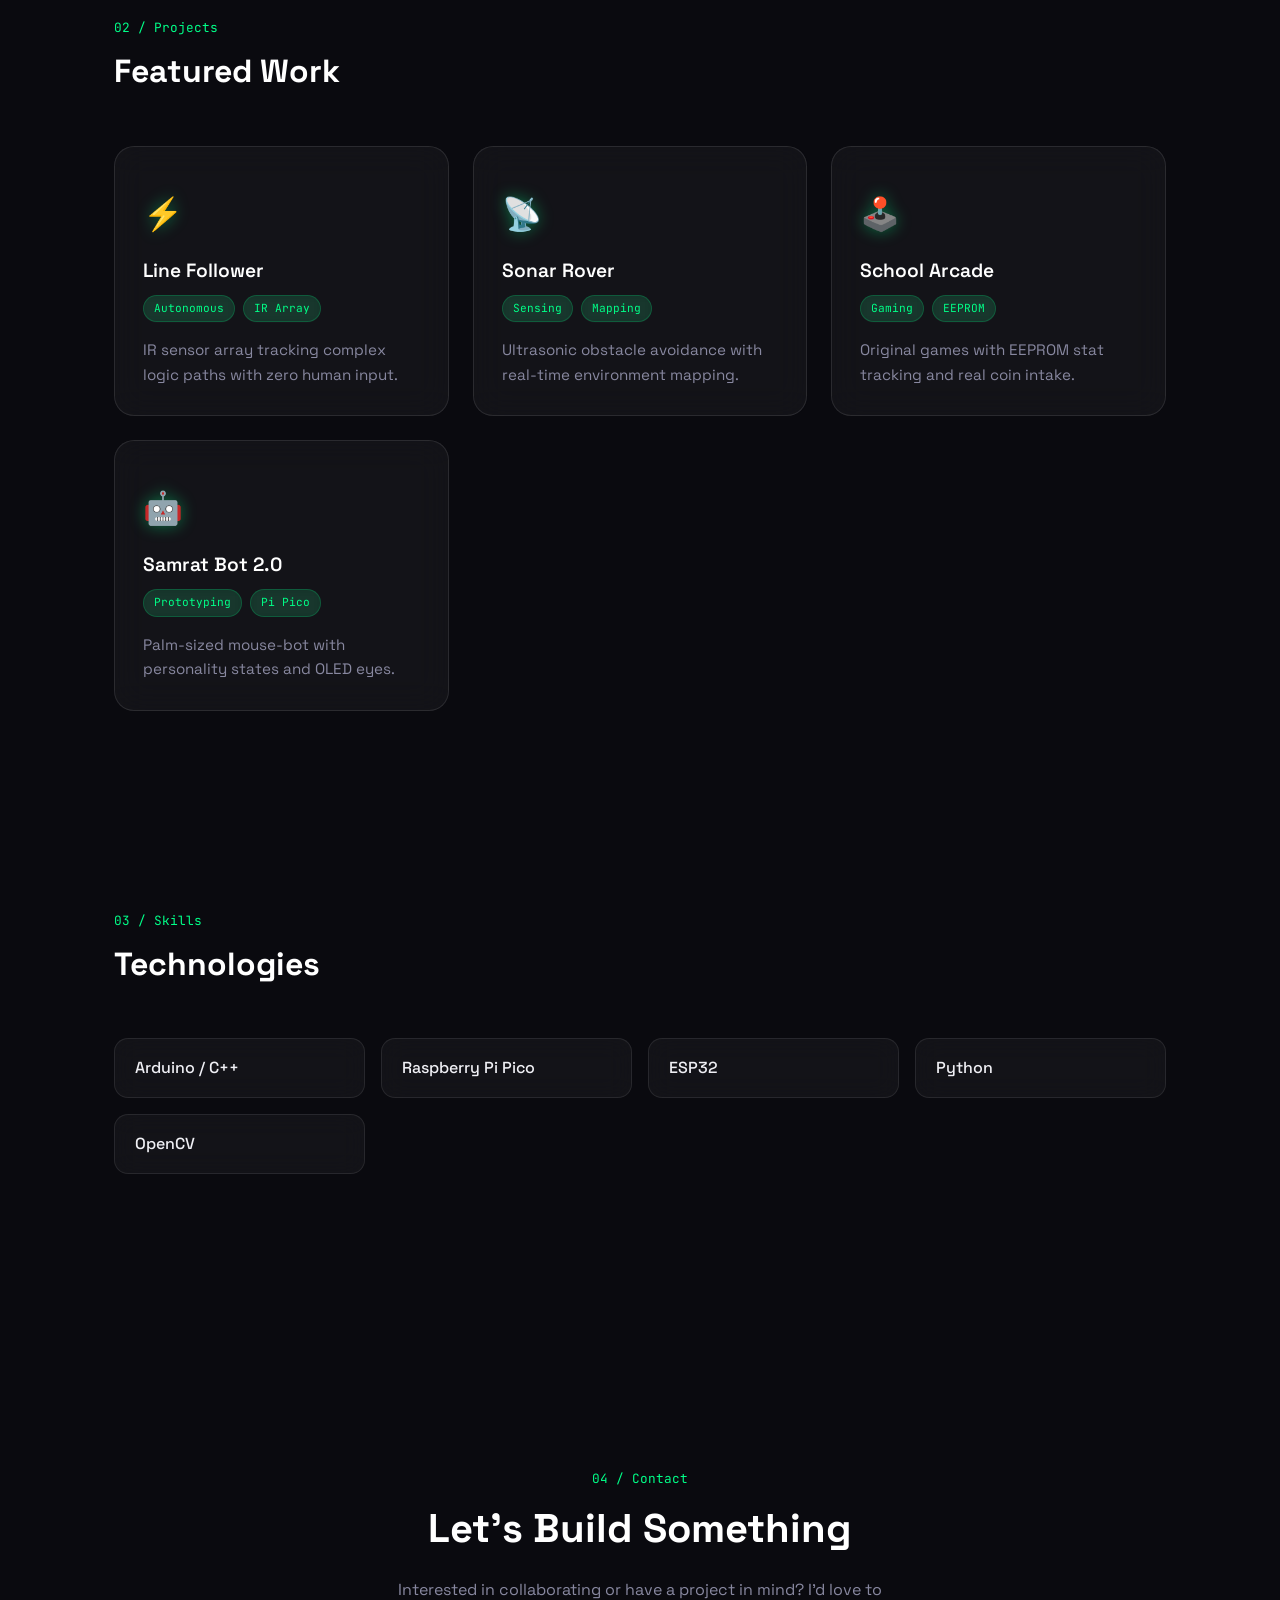
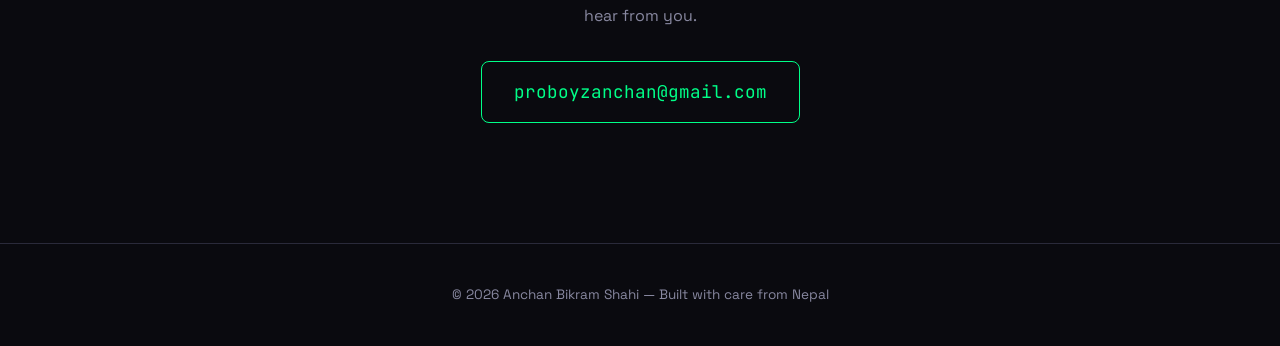
==== commit 7c789458: "Add files via upload" ====
--- a/index.html
+++ b/index.html
@@ -481,41 +481,63 @@
         }
 
         .project-card {
-            background: var(--surface);
-            border: 1px solid var(--border);
-            border-radius: 12px;
+            background: rgba(255, 255, 255, 0.04);
+            backdrop-filter: blur(16px);
+            -webkit-backdrop-filter: blur(16px);
+            border: 1px solid rgba(255, 255, 255, 0.1);
+            border-radius: 20px;
             padding: 28px;
-            transition: all 0.3s;
+            transition: transform 0.35s cubic-bezier(0.34, 1.56, 0.64, 1), box-shadow 0.35s ease, border-color 0.35s ease, background 0.35s ease;
             position: relative;
             overflow: hidden;
+            cursor: pointer;
         }
 
         .project-card::before {
             content: '';
             position: absolute;
-            top: 0;
-            left: 0;
-            right: 0;
-            height: 2px;
-            background: linear-gradient(90deg, transparent, var(--green), transparent);
+            inset: 0;
+            background: linear-gradient(135deg, rgba(0,255,136,0.07) 0%, rgba(255,255,255,0.03) 50%, rgba(255,179,71,0.05) 100%);
+            border-radius: 20px;
             opacity: 0;
-            transition: opacity 0.3s;
+            transition: opacity 0.35s ease;
+            pointer-events: none;
+        }
+
+        .project-card::after {
+            content: '';
+            position: absolute;
+            top: -1px; left: -1px; right: -1px;
+            height: 3px;
+            background: linear-gradient(90deg, var(--amber), var(--green), var(--amber));
+            border-radius: 20px 20px 0 0;
+            opacity: 0;
+            transition: opacity 0.3s ease;
         }
 
         .project-card:hover {
-            border-color: var(--green);
-            transform: translateY(-4px);
-            background: var(--surface-hover);
-            box-shadow: 0 20px 40px rgba(0, 255, 136, 0.1);
-        }
-
-        .project-card:hover::before {
-            opacity: 1;
-        }
+            transform: translateY(-10px) scale(1.03);
+            background: rgba(255, 255, 255, 0.08);
+            border-color: rgba(0, 255, 136, 0.35);
+            box-shadow:
+                0 24px 48px rgba(0, 0, 0, 0.4),
+                0 0 0 1px rgba(0,255,136,0.15),
+                inset 0 1px 0 rgba(255,255,255,0.12);
+        }
+
+        .project-card:hover::before { opacity: 1; }
+        .project-card:hover::after  { opacity: 1; }
 
         .project-icon {
-            font-size: 1.5rem;
+            font-size: 2rem;
             margin-bottom: 16px;
+            display: inline-block;
+            filter: drop-shadow(0 0 8px rgba(0,255,136,0.4));
+            transition: transform 0.3s ease;
+        }
+
+        .project-card:hover .project-icon {
+            transform: scale(1.2) rotate(-5deg);
         }
 
         .project-card h3 {
@@ -536,9 +558,11 @@
             font-family: 'JetBrains Mono', monospace;
             font-size: 0.7rem;
             padding: 4px 10px;
-            border-radius: 4px;
-            background: rgba(0, 255, 136, 0.1);
+            border-radius: 20px;
+            background: rgba(0, 255, 136, 0.12);
             color: var(--green);
+            border: 1px solid rgba(0,255,136,0.2);
+            backdrop-filter: blur(4px);
         }
 
         .project-card p {
@@ -554,21 +578,96 @@
         }
 
         .skill-item {
-            background: var(--surface);
-            border: 1px solid var(--border);
-            border-radius: 8px;
+            background: rgba(255, 255, 255, 0.04);
+            backdrop-filter: blur(12px);
+            -webkit-backdrop-filter: blur(12px);
+            border: 1px solid rgba(255, 255, 255, 0.09);
+            border-radius: 14px;
             padding: 16px 20px;
             font-weight: 500;
             display: flex;
             align-items: center;
             gap: 12px;
-            transition: all 0.2s;
+            transition: transform 0.3s cubic-bezier(0.34, 1.56, 0.64, 1), box-shadow 0.3s ease, border-color 0.3s ease, color 0.3s ease;
+            cursor: pointer;
         }
 
         .skill-item:hover {
-            border-color: var(--green);
+            transform: translateY(-6px) scale(1.04);
+            border-color: rgba(0, 255, 136, 0.4);
             color: var(--green);
-            box-shadow: 0 0 20px rgba(0, 255, 136, 0.15);
+            box-shadow: 0 12px 32px rgba(0,0,0,0.35), 0 0 20px rgba(0,255,136,0.12);
+        }
+
+        /* ── Rotating text circle ── */
+        #spinning-badge {
+            position: fixed;
+            bottom: 32px;
+            right: 32px;
+            width: 110px;
+            height: 110px;
+            z-index: 200;
+            cursor: pointer;
+            user-select: none;
+        }
+
+        #spinning-badge svg {
+            width: 100%;
+            height: 100%;
+
+        }
+
+
+
+        #badge-center {
+            position: absolute;
+            inset: 0;
+            display: flex;
+            align-items: center;
+            justify-content: center;
+            font-size: 1.4rem;
+            filter: drop-shadow(0 0 6px rgba(0,255,136,0.6));
+        }
+
+
+
+
+        /* ── Image hover overlay ── */
+        .project-img-wrap {
+            position: relative;
+            border-radius: 12px;
+            overflow: hidden;
+            margin-bottom: 14px;
+        }
+
+        .project-img-wrap .img-overlay {
+            position: absolute;
+            inset: 0;
+            background: rgba(0, 0, 0, 0.55);
+            backdrop-filter: blur(2px);
+            border-radius: 12px;
+            display: flex;
+            align-items: center;
+            justify-content: center;
+            opacity: 0;
+            transition: opacity 0.3s ease;
+            pointer-events: none;
+        }
+
+        .project-img-wrap:hover .img-overlay {
+            opacity: 1;
+        }
+
+        .img-overlay span {
+            font-family: 'JetBrains Mono', monospace;
+            font-size: 0.85rem;
+            color: var(--white);
+            letter-spacing: 0.08em;
+            border: 1px solid rgba(255,255,255,0.6);
+            padding: 8px 18px;
+            border-radius: 20px;
+            backdrop-filter: blur(4px);
+            background: rgba(0,255,136,0.15);
         }
 
         /* Contact */
@@ -788,6 +887,7 @@
                 </div>
                 <div class="projects-grid">
                     <article class="project-card">
+                        <div class="project-img-wrap"><img src="" alt="Project photo" class="project-img" style="display:none;width:100%;object-fit:cover;max-height:160px;opacity:0.85;"/><div class="project-img-placeholder"><!-- SOURCE YOUR IMAGE: set src above and remove style='display:none' --></div><div class="img-overlay"><span>Wanna learn more?</span></div></div>
                         <div class="project-icon">⚡</div>
                         <h3>Line Follower</h3>
                         <div class="project-tags">
@@ -798,6 +898,7 @@
                     </article>
 
                     <article class="project-card">
+                        <div class="project-img-wrap"><img src="" alt="Project photo" class="project-img" style="display:none;width:100%;object-fit:cover;max-height:160px;opacity:0.85;"/><div class="project-img-placeholder"><!-- SOURCE YOUR IMAGE: set src above and remove style='display:none' --></div><div class="img-overlay"><span>Wanna learn more?</span></div></div>
                         <div class="project-icon">📡</div>
                         <h3>Sonar Rover</h3>
                         <div class="project-tags">
@@ -808,6 +909,7 @@
                     </article>
 
                     <article class="project-card">
+                        <div class="project-img-wrap"><img src="" alt="Project photo" class="project-img" style="display:none;width:100%;object-fit:cover;max-height:160px;opacity:0.85;"/><div class="project-img-placeholder"><!-- SOURCE YOUR IMAGE: set src above and remove style='display:none' --></div><div class="img-overlay"><span>Wanna learn more?</span></div></div>
                         <div class="project-icon">🕹️</div>
                         <h3>School Arcade</h3>
                         <div class="project-tags">
@@ -818,6 +920,7 @@
                     </article>
 
                     <article class="project-card">
+                        <div class="project-img-wrap"><img src="" alt="Project photo" class="project-img" style="display:none;width:100%;object-fit:cover;max-height:160px;opacity:0.85;"/><div class="project-img-placeholder"><!-- SOURCE YOUR IMAGE: set src above and remove style='display:none' --></div><div class="img-overlay"><span>Wanna learn more?</span></div></div>
                         <div class="project-icon">🤖</div>
                         <h3>Samrat Bot 2.0</h3>
                         <div class="project-tags">
@@ -855,9 +958,9 @@
                 <span class="section-label">04 / Contact</span>
                 <h2>Let's Build Something</h2>
                 <p>Interested in collaborating or have a project in mind? I'd love to hear from you.</p>
-                <a href="mailto:proboyzanchan@gmail.com" class="contact-email">
-                    proboyzanchan@gmail.com
-                </a>
+<a href="mailto:proboyzanchan@gmail.com" class="contact-email">
+    proboyzanchan@gmail.com
+</a>
             </div>
         </section>
     </main>
@@ -868,7 +971,7 @@
         </div>
     </footer>
 
-    <script>
+    <script data-cfasync="false" src="/cdn-cgi/scripts/5c5dd728/cloudflare-static/email-decode.min.js"></script><script>
         const observer = new IntersectionObserver((entries) => {
             entries.forEach(entry => {
                 if (entry.isIntersecting) {
@@ -947,11 +1050,51 @@
             function animate() {
                 cursorX += (mouseX - cursorX) * 0.15;
                 cursorY += (mouseY - cursorY) * 0.15;
-                cursor.style.transform = `translate(${cursorX - 10}px, ${cursorY - 10}px)`;
+                cursor.style.left = cursorX - 10 + 'px';
+                cursor.style.top = cursorY - 10 + 'px';
                 requestAnimationFrame(animate);
             }
             animate();
-        }
+
+            document.querySelectorAll('a, button, .project-card, .skill-item').forEach(el => {
+                el.addEventListener('mouseenter', () => cursor.style.transform = 'scale(2)');
+                el.addEventListener('mouseleave', () => cursor.style.transform = 'scale(1)');
+            });
+        }
+
+        // ── Spinning badge: always spins, hover = faster ──
+        (function() {
+            const badge = document.getElementById('spinning-badge');
+            const svg = badge ? badge.querySelector('svg') : null;
+            if (!svg) return;
+            let rotation = 0;
+            let speed = 0.4;
+            badge.addEventListener('mouseenter', () => { speed = 2.2; });
+            badge.addEventListener('mouseleave', () => { speed = 0.4; });
+            function tick() {
+                rotation += speed;
+                svg.style.transform = 'rotate(' + rotation + 'deg)';
+                requestAnimationFrame(tick);
+            }
+            tick();
+        })();
     </script>
+
+    <!-- Rotating text badge -->
+    <div id="spinning-badge" title="Anchan Bikram Shahi">
+        <svg viewBox="0 0 110 110" xmlns="http://www.w3.org/2000/svg">
+            <defs>
+                <path id="circle-path" d="M 55,55 m -38,0 a 38,38 0 1,1 76,0 a 38,38 0 1,1 -76,0"/>
+            </defs>
+            <circle cx="55" cy="55" r="50"
+                fill="rgba(0,255,136,0.07)"
+                stroke="rgba(0,255,136,0.3)"
+                stroke-width="1"/>
+            <text font-family="JetBrains Mono, monospace" font-size="10.5" fill="#00ff88" letter-spacing="2.2">
+                <textPath href="#circle-path">✦ ANCHAN ✦ ANCHAN ✦ ANCHAN ✦ ANCHAN </textPath>
+            </text>
+        </svg>
+        <div id="badge-center">⚙️</div>
+    </div>
 </body>
 </html>
